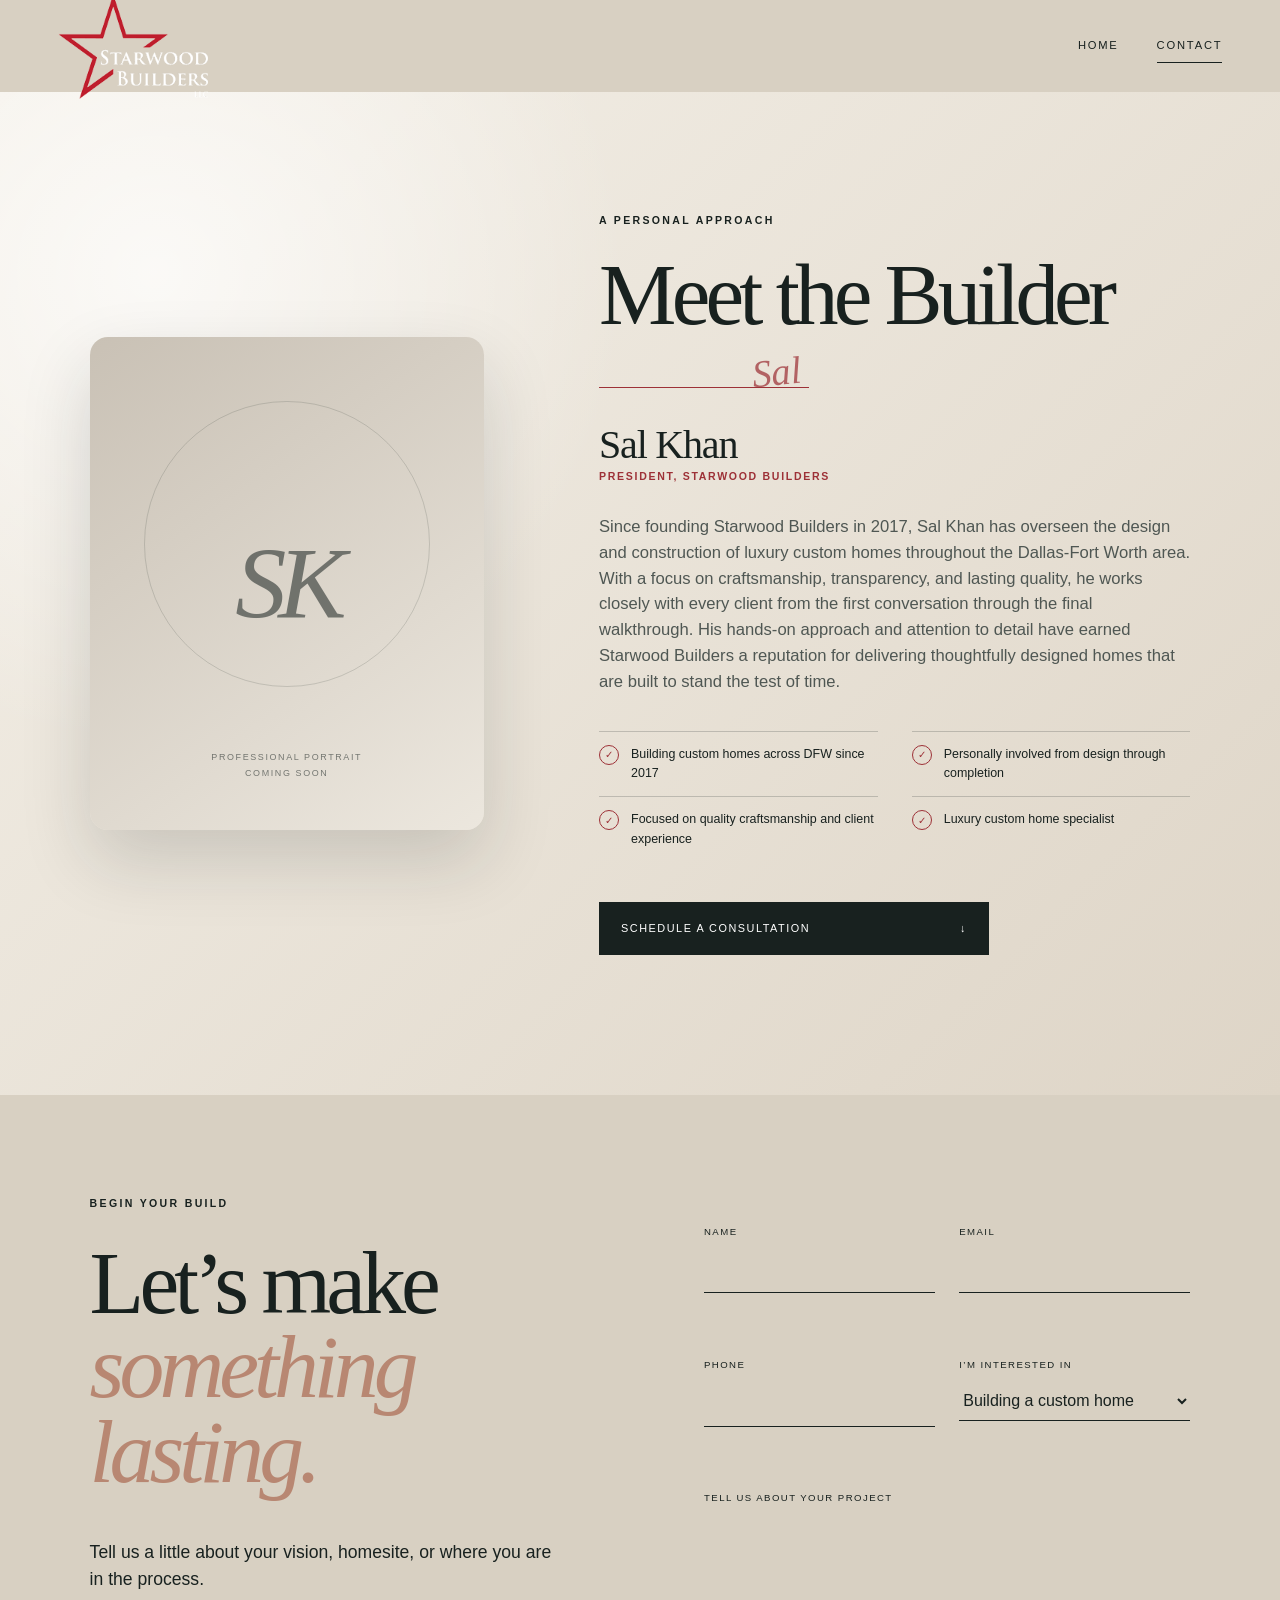
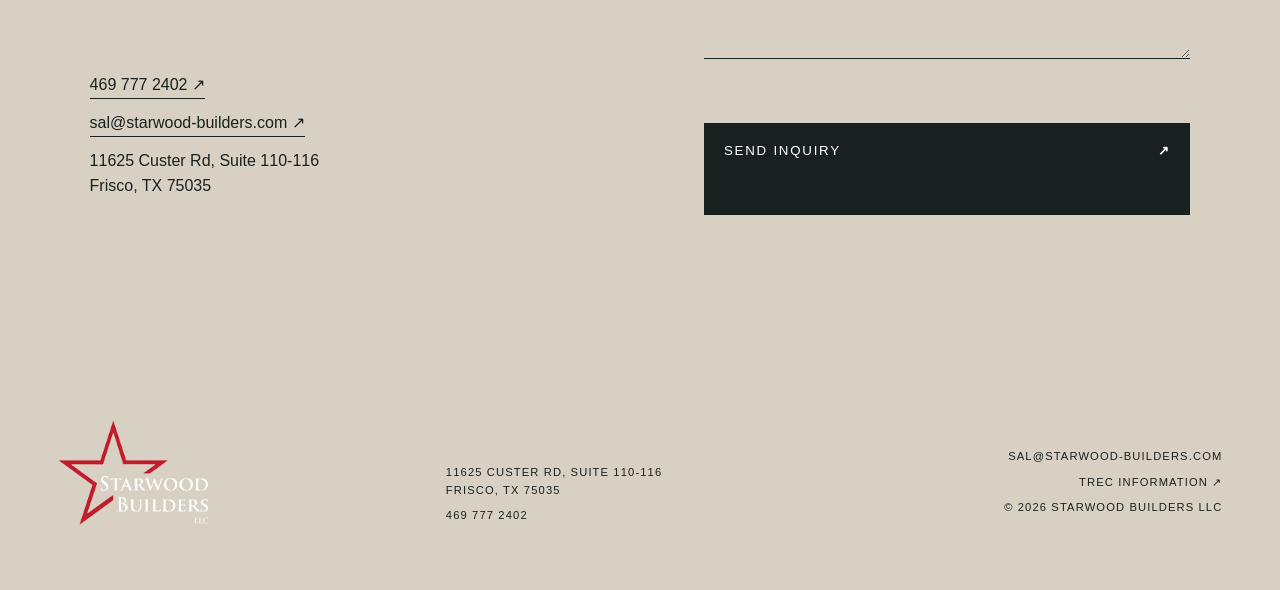
==== contact.html @ fb1e7248 "Initial Starwood Builders website" ====
<!doctype html><html lang="en"><head><meta charset="utf-8"><meta name="viewport" content="width=device-width,initial-scale=1"><title>Contact | Starwood Builders</title><link rel="stylesheet" href="styles.css"></head><body class="contact-page">
<header class="site-header"><a class="brand" href="index.html"><img class="brand-logo" src="assets/starwood-logo.png" alt="Starwood Builders LLC"></a><nav><a href="index.html">Home</a><a class="active" href="contact.html">Contact</a></nav><button class="menu" aria-label="Open menu" aria-expanded="false"><i></i><i></i><i></i></button></header>
<main>
<section class="meet-builder">
  <div class="builder-portrait reveal" role="img" aria-label="Professional headshot placeholder for Sal Khan"><div class="portrait-monogram">SK</div><p>Professional portrait<br>coming soon</p></div>
  <div class="builder-profile reveal">
    <p class="kicker">A personal approach</p>
    <h1>Meet the Builder</h1>
    <div class="signature-line"><span>Sal</span></div>
    <h2>Sal Khan</h2>
    <p class="builder-title">President, Starwood Builders</p>
    <p class="builder-bio">Since founding Starwood Builders in 2017, Sal Khan has overseen the design and construction of luxury custom homes throughout the Dallas-Fort Worth area. With a focus on craftsmanship, transparency, and lasting quality, he works closely with every client from the first conversation through the final walkthrough. His hands-on approach and attention to detail have earned Starwood Builders a reputation for delivering thoughtfully designed homes that are built to stand the test of time.</p>
    <ul class="builder-points">
      <li><span aria-hidden="true">✓</span>Building custom homes across DFW since 2017</li>
      <li><span aria-hidden="true">✓</span>Personally involved from design through completion</li>
      <li><span aria-hidden="true">✓</span>Focused on quality craftsmanship and client experience</li>
      <li><span aria-hidden="true">✓</span>Luxury custom home specialist</li>
    </ul>
    <a class="button builder-button" href="#contact-form">Schedule a Consultation <span>↓</span></a>
  </div>
</section>
<section class="contact-layout"><div><p class="kicker reveal">Begin your build</p><h1 class="reveal">Let’s make<br><em>something lasting.</em></h1><p class="contact-lead reveal">Tell us a little about your vision, homesite, or where you are in the process.</p><div class="contact-info reveal"><a href="tel:+14697772402">469 777 2402 ↗</a><a href="mailto:sal@starwood-builders.com">sal@starwood-builders.com ↗</a><p>11625 Custer Rd, Suite 110-116<br>Frisco, TX 75035</p></div></div><form class="inquiry-form reveal" id="contact-form" action="mailto:sal@starwood-builders.com" method="post" enctype="text/plain"><label><span>Name</span><input name="name" required></label><label><span>Email</span><input name="email" type="email" required></label><label><span>Phone</span><input name="phone" type="tel"></label><label><span>I’m interested in</span><select name="project"><option>Building a custom home</option><option>Building on my lot</option><option>Discussing a future project</option></select></label><label class="full"><span>Tell us about your project</span><textarea name="message" rows="5"></textarea></label><button type="submit">Send inquiry <b>↗</b></button></form></section>
</main>
<footer><a class="brand" href="index.html"><img class="brand-logo" src="assets/starwood-logo.png" alt="Starwood Builders LLC"></a><div><p>11625 Custer Rd, Suite 110-116<br>Frisco, TX 75035</p><a href="tel:+14697772402">469 777 2402</a></div><div><a href="mailto:sal@starwood-builders.com">sal@starwood-builders.com</a><p><a href="https://starwood-builders.com/texas-real-estate-commission/">TREC information ↗</a></p><p>© 2026 Starwood Builders LLC</p></div></footer><script src="script.js"></script></body></html>
---- styles.css ----
:root{--ink:#18211f;--night:#20272d;--paper:#f2efe8;--cream:#faf8f2;--red:#9d3137;--sage:#b8c87b;--line:rgba(24,33,31,.2)}*{box-sizing:border-box}html{scroll-behavior:smooth}body{margin:0;background:var(--paper);color:var(--ink);font:16px/1.55 Arial,Helvetica,sans-serif}a{color:inherit;text-decoration:none}img{display:block;width:100%;object-fit:cover}p,h1,h2,h3{margin-top:0}h1,h2{font:400 clamp(3.5rem,7vw,7.5rem)/.94 Georgia,serif;letter-spacing:-.055em}em{font-weight:400;color:#b88772}.kicker{font-size:.66rem;letter-spacing:.22em;text-transform:uppercase;font-weight:700}.light{color:rgba(255,255,255,.72)}.site-header{height:92px;padding:0 4.5vw;display:flex;align-items:center;justify-content:space-between;position:relative;z-index:20}.overlay-header{position:absolute;top:0;left:0;right:0;color:#fff}.brand{display:flex;gap:10px;align-items:center;line-height:1}.brand-star{color:var(--red);font-size:2rem}.overlay-header .brand-star{color:white}.brand b{font:700 1rem Georgia,serif;letter-spacing:.1em;display:block}.brand small{font-size:.54rem;letter-spacing:.43em}.site-header nav{display:flex;gap:38px;font-size:.7rem;text-transform:uppercase;letter-spacing:.16em}.site-header nav a{padding:8px 0;border-bottom:1px solid transparent}.site-header nav a:hover,.site-header nav .active{border-color:currentColor}.menu{display:none;background:none;border:0;width:34px}.menu i{display:block;height:1px;background:currentColor;margin:6px 0}.cinema-hero,.project-hero{height:100svh;min-height:680px;position:relative;color:white;overflow:hidden}.cinema-hero>img,.project-hero>img{height:100%;position:absolute;inset:0}.cinema-shade{position:absolute;inset:0;background:linear-gradient(90deg,rgba(9,14,15,.58),transparent 65%),linear-gradient(0deg,rgba(0,0,0,.38),transparent 50%)}.hero-copy{position:absolute;left:7vw;bottom:12vh;z-index:2}.hero-copy h1{font-size:clamp(4.8rem,10vw,10rem);margin:22px 0 50px}.arrow-link{font-size:.68rem;text-transform:uppercase;letter-spacing:.16em;display:flex;justify-content:space-between;gap:50px;width:max-content;min-width:245px;border-bottom:1px solid;padding:0 0 9px}.light-link{color:white}.project-count{position:absolute;right:5vw;top:34%;display:grid;justify-items:center;gap:8px;font-size:.6rem;z-index:2}.project-count i{height:180px;width:1px;background:rgba(255,255,255,.55)}.side-note{position:absolute;right:4vw;bottom:7vh;z-index:2;font-size:.58rem;text-transform:uppercase;letter-spacing:.2em;writing-mode:vertical-rl}.statement{padding:140px 7vw}.statement-grid{display:grid;grid-template-columns:2fr 1fr;gap:10vw;align-items:end;margin-top:38px}.statement h2{font-size:clamp(3.4rem,6.5vw,6.8rem);margin:0}.statement-grid>div p{font-size:1.1rem;margin-bottom:50px}.featured{background:var(--night);color:white;padding:120px 5vw}.feature-head{display:grid;grid-template-columns:1fr 1.2fr .8fr;gap:6vw;align-items:end;margin:0 2vw 70px}.feature-head h2{font-size:clamp(3.5rem,6vw,6rem);margin:0}.feature-head>p:last-child{color:rgba(255,255,255,.62)}.feature-image{position:relative;display:block}.feature-image img{height:70vw;max-height:850px}.view-disc{position:absolute;right:6vw;bottom:6vw;width:110px;height:110px;border-radius:50%;background:var(--sage);color:var(--ink);display:grid;place-items:center;text-align:center;text-transform:uppercase;font-size:.64rem;letter-spacing:.12em;transition:.3s}.feature-image:hover .view-disc{transform:rotate(12deg) scale(1.08)}.home-services{padding:130px 7vw}.service-links{margin-top:42px}.service-links a{display:grid;grid-template-columns:70px 1fr 40px;align-items:center;border-top:1px solid var(--line);padding:34px 0}.service-links span{font-size:.65rem}.service-links h3{font:400 clamp(2.2rem,4vw,4.6rem)/1 Georgia,serif;margin:0;transition:.3s}.service-links b{font-size:1.5rem;font-weight:400}.service-links a:hover h3{transform:translateX(18px);color:var(--red)}.split-feature{display:grid;grid-template-columns:1.3fr .7fr;min-height:720px}.split-feature img{height:100%}.split-copy{background:#d8d0c2;padding:90px 6vw;display:flex;flex-direction:column;justify-content:center}.split-copy h2{font-size:3.8rem;margin:28px 0}.split-copy>p:not(.kicker){color:#59605d}.button{background:var(--ink);color:white;padding:18px 22px;margin-top:34px;display:flex;justify-content:space-between;font-size:.68rem;text-transform:uppercase;letter-spacing:.14em}.cta{background:var(--red);color:white;padding:130px 7vw;position:relative}.cta h2{font-size:clamp(4rem,8vw,8rem);margin:40px 0 0}.cta h2 em{color:#e4bcb1}.round-arrow{width:95px;height:95px;border:1px solid rgba(255,255,255,.55);border-radius:50%;display:grid;place-items:center;font-size:2rem;position:absolute;right:8vw;bottom:20%;transition:.3s}.round-arrow:hover{background:#fff;color:var(--red);transform:rotate(10deg)}footer{padding:65px 4.5vw;display:grid;grid-template-columns:1fr 1fr 1fr;align-items:end;font-size:.7rem;text-transform:uppercase;letter-spacing:.1em}footer>div:last-child{text-align:right}footer p{margin:8px 0}.page-intro{padding:100px 7vw 120px;display:grid;grid-template-columns:1fr 2.1fr .8fr;gap:5vw;align-items:end}.page-intro h1{font-size:clamp(4rem,7.5vw,7.8rem);grid-column:2;margin:0}.page-intro>.kicker{align-self:start;padding-top:20px}.intro-aside{color:#5f6663}.portfolio-grid{padding:0 4.5vw 130px;display:grid;grid-template-columns:1fr 1fr;gap:100px 28px}.portfolio-card.wide{grid-column:span 2}.portfolio-card>div{position:relative;overflow:hidden}.portfolio-card img{height:52vw;max-height:760px;filter:saturate(.82);transition:.7s}.portfolio-card:not(.wide) img{height:46vw}.portfolio-card:hover img{transform:scale(1.02);filter:saturate(1)}.hover-view{position:absolute;inset:auto 20px 20px auto;background:var(--sage);padding:15px 20px;font-size:.62rem;text-transform:uppercase;letter-spacing:.12em;transform:translateY(80px);transition:.35s}.portfolio-card:hover .hover-view{transform:none}.portfolio-card>p{display:grid;grid-template-columns:1fr 1fr 30px;border-top:1px solid;margin:15px 0 0;padding-top:12px;align-items:baseline}.portfolio-card p b{font:400 1.35rem Georgia,serif}.portfolio-card p span,.portfolio-card p i{font-size:.58rem;text-transform:uppercase;letter-spacing:.12em;font-style:normal}.project-title{position:absolute;z-index:2;left:7vw;bottom:10vh}.project-title h1{font-size:clamp(5rem,10vw,10rem);margin:25px 0 0}.scroll-cue{position:absolute;z-index:2;right:5vw;bottom:8vh;font-size:.6rem;text-transform:uppercase;letter-spacing:.18em}.project-story{padding:140px 7vw;display:grid;grid-template-columns:1.4fr .6fr;gap:10vw}.project-story h2,.about-copy h2{font-size:clamp(3.5rem,6vw,6rem)}.project-story>div:last-child>p{font-size:1.1rem}.project-story dl{margin:60px 0 0}.project-story dl div{display:flex;justify-content:space-between;border-top:1px solid var(--line);padding:12px 0}.project-story dt,.project-story dd{font-size:.62rem;text-transform:uppercase;letter-spacing:.12em;margin:0}.gallery{padding:0 4.5vw 120px}.gallery .full{height:70vw;max-height:880px}.gallery-pair{display:grid;grid-template-columns:1fr 1fr;gap:24px;margin-top:24px}.gallery-pair img{height:47vw;max-height:650px}.concept{margin:120px 7vw 20px}.concept img{background:#fff}.concept figcaption{display:grid;grid-template-columns:1fr 1fr;border-top:1px solid;padding-top:16px;margin-top:15px}.concept figcaption span{font-size:.65rem;text-transform:uppercase;letter-spacing:.12em}.next-project{padding:90px 7vw 130px}.next-project a{display:flex;justify-content:space-between;align-items:center;border-top:1px solid;padding-top:30px;font:400 clamp(2.7rem,5vw,5rem) Georgia,serif}.service-detail{padding:100px 7vw;display:grid;grid-template-columns:.25fr 1fr 1fr;gap:6vw;border-top:1px solid var(--line)}.service-number{font-size:.62rem}.service-detail h2{font-size:clamp(3rem,5vw,5.2rem)}.service-detail ul{list-style:none;padding:30px 0 0;margin:35px 0 0;border-top:1px solid var(--line)}.service-detail li{border-bottom:1px solid var(--line);padding:10px 0;font-size:.72rem;text-transform:uppercase;letter-spacing:.1em}.service-detail.dark{background:var(--night);color:white;border:0}.service-detail.dark>div:last-child>p{color:rgba(255,255,255,.68)}.service-image{padding:0 4.5vw}.service-image img{height:65vw;max-height:820px}.about-image{padding:0 4.5vw}.about-image img{height:68vw;max-height:850px}.about-copy{padding:130px 7vw;display:grid;grid-template-columns:.4fr 1.2fr .8fr;gap:5vw}.about-copy>div p{font-size:1.08rem}.values{background:var(--night);color:white;padding:120px 7vw}.values>div{display:grid;grid-template-columns:1fr 1fr;margin-top:60px}.values article{padding:35px 5vw 45px 0;border-top:1px solid rgba(255,255,255,.25)}.values article:nth-child(odd){border-right:1px solid rgba(255,255,255,.25)}.values article:nth-child(even){padding-left:5vw}.values h3{font:400 2.2rem Georgia,serif;margin:25px 0 10px}.values span{font-size:.62rem}.values p{color:rgba(255,255,255,.6)}.contact-page{background:#d8d0c2}.contact-layout{padding:100px 7vw 140px;display:grid;grid-template-columns:1fr 1fr;gap:10vw}.contact-layout h1{font-size:clamp(4rem,7vw,7rem);margin:30px 0 45px}.contact-lead{max-width:470px;font-size:1.1rem}.contact-info{margin-top:80px;display:flex;flex-direction:column;align-items:start;gap:12px}.contact-info a{border-bottom:1px solid}.inquiry-form{display:grid;grid-template-columns:1fr 1fr;gap:28px 24px;padding-top:30px}.inquiry-form label{display:flex;flex-direction:column;gap:8px}.inquiry-form label.full{grid-column:span 2}.inquiry-form label span{font-size:.6rem;text-transform:uppercase;letter-spacing:.15em}.inquiry-form input,.inquiry-form select,.inquiry-form textarea{font:inherit;background:transparent;border:0;border-bottom:1px solid var(--ink);border-radius:0;padding:10px 0;color:inherit}.inquiry-form textarea{resize:vertical}.inquiry-form button{grid-column:span 2;background:var(--ink);color:white;border:0;padding:20px;display:flex;justify-content:space-between;text-transform:uppercase;letter-spacing:.13em}.reveal{opacity:0;transform:translateY(28px);transition:opacity .8s,transform .8s}.reveal.visible{opacity:1;transform:none}
@media(max-width:760px){.site-header{height:74px;padding:0 6vw}.site-header nav{display:none}.site-header.open nav{display:flex;position:absolute;top:74px;left:0;right:0;background:var(--paper);color:var(--ink);padding:35px 7vw;flex-direction:column;font-size:1rem}.overlay-header.open{background:var(--paper);color:var(--ink)}.menu{display:block;color:inherit}.cinema-hero,.project-hero{min-height:620px}.hero-copy{left:7vw;bottom:11vh}.hero-copy h1{font-size:18vw}.project-count,.side-note{display:none}.statement,.home-services,.cta{padding:90px 7vw}.statement-grid,.feature-head,.page-intro,.project-story,.service-detail,.about-copy,.contact-layout{grid-template-columns:1fr}.statement h2,.feature-head h2{font-size:13vw}.statement-grid>div{margin-top:30px}.featured{padding:90px 5vw}.feature-head{display:block}.feature-head>*{margin-bottom:25px}.feature-image img{height:105vw}.view-disc{width:85px;height:85px}.service-links a{grid-template-columns:40px 1fr 25px}.service-links h3{font-size:2rem}.split-feature{grid-template-columns:1fr}.split-feature img{height:70vw}.split-copy{padding:70px 7vw}.split-copy h2{font-size:2.8rem}.round-arrow{position:static;margin-top:50px}.page-intro{padding:70px 7vw 90px}.page-intro h1{grid-column:auto;font-size:14vw}.portfolio-grid{grid-template-columns:1fr;gap:70px}.portfolio-card.wide{grid-column:auto}.portfolio-card img,.portfolio-card:not(.wide) img{height:88vw}.portfolio-card>p{grid-template-columns:1fr 25px}.portfolio-card p span{display:none}.project-title h1{font-size:18vw}.project-story{padding:90px 7vw}.gallery{padding:0 4vw 90px}.gallery .full{height:85vw}.gallery-pair{grid-template-columns:1fr}.gallery-pair img{height:88vw}.concept{margin:70px 3vw}.concept figcaption{grid-template-columns:1fr;gap:15px}.service-detail{padding:80px 7vw}.service-detail .service-number{display:none}.service-image{padding:0}.service-image img,.about-image img{height:85vw}.about-image{padding:0}.about-copy{padding:90px 7vw}.values{padding:90px 7vw}.values>div{grid-template-columns:1fr}.values article,.values article:nth-child(even),.values article:nth-child(odd){padding:28px 0;border-right:0}.contact-layout{padding:70px 7vw 100px}.contact-info{margin-top:50px}.inquiry-form{grid-template-columns:1fr}.inquiry-form label.full,.inquiry-form button{grid-column:auto}footer{grid-template-columns:1fr;gap:30px;padding:50px 7vw}footer>div:last-child{text-align:left}}
@media(prefers-reduced-motion:reduce){html{scroll-behavior:auto}.reveal{opacity:1;transform:none;transition:none}}
.overlay-header.open .brand-star{color:var(--red)}
.brand-logo{width:150px;height:auto;object-fit:contain}.overlay-header>.brand{background:transparent;padding:0;filter:drop-shadow(0 2px 8px rgba(0,0,0,.35))}.cinema-hero>img,.project-hero>img{animation:heroReveal 1.4s ease both}@keyframes heroReveal{from{opacity:.5;transform:scale(1.035)}to{opacity:1;transform:scale(1)}}
.scroll-project{height:100svh;min-height:680px;position:relative;overflow:hidden;color:#fff}.scroll-project>img{position:absolute;inset:0;height:100%;transform:scale(1.04);transition:transform 1.6s cubic-bezier(.2,.7,.2,1)}.scroll-project:has(.visible)>img{transform:scale(1)}.scroll-project-shade{position:absolute;inset:0;background:linear-gradient(0deg,rgba(8,13,14,.58),transparent 58%),linear-gradient(90deg,rgba(8,13,14,.22),transparent 55%)}.scroll-project-copy{position:absolute;z-index:2;left:7vw;bottom:9vh}.scroll-project-copy h2{font-size:clamp(3.8rem,7.5vw,8rem);margin:24px 0 0}.scroll-project-copy h2 em{color:#e0b5a2}.scroll-project-number{position:absolute;z-index:2;right:4.5vw;bottom:7vh;font-size:.6rem;letter-spacing:.18em}
.featured-builds{padding:130px 7vw;background:var(--paper);overflow:hidden}.featured-builds-head{display:flex;justify-content:space-between;align-items:end;margin-bottom:65px}.featured-builds-head h2{font-size:clamp(3.8rem,7vw,7rem);margin:22px 0 0}.slider-controls{display:flex;align-items:center;gap:18px}.slider-arrow{width:52px;height:52px;border:1px solid var(--ink);border-radius:50%;background:transparent;color:var(--ink);font-size:1.2rem;cursor:pointer;transition:.25s}.slider-arrow:hover{background:var(--ink);color:#fff}.slider-count{min-width:52px;text-align:center;font-size:.62rem;letter-spacing:.16em}.build-slider{overflow:hidden}.build-track{display:flex;transition:transform .75s cubic-bezier(.2,.7,.2,1);will-change:transform}.build-slide{flex:0 0 100%;padding-right:2px}.build-image{height:min(64vw,760px);background:#ddd7cb;overflow:hidden}.build-image img{height:100%;object-fit:cover;transition:transform 1.1s ease}.build-slide.is-active .build-image img{transform:scale(1.015)}.build-image.contain-image img{object-fit:contain;background:#fff}.build-meta{display:grid;grid-template-columns:160px 1fr 40px;gap:30px;align-items:start;border-top:1px solid var(--ink);padding-top:18px;margin-top:18px}.build-tag{width:max-content;background:var(--red);color:#fff;border-radius:100px;padding:7px 12px;font-size:.57rem;text-transform:uppercase;letter-spacing:.12em}.build-tag.previous{background:var(--ink)}.build-meta h3{font:400 clamp(1.8rem,3vw,3.2rem) Georgia,serif;margin:0 0 5px}.build-meta p{font-size:.68rem;text-transform:uppercase;letter-spacing:.12em;color:#626865}.build-index{text-align:right;font-size:.62rem}.slider-dots{display:flex;justify-content:center;gap:9px;margin-top:40px}.slider-dots button{width:32px;height:3px;padding:0;border:0;background:rgba(24,33,31,.25);cursor:pointer;transition:.3s}.slider-dots button.is-active{width:64px;background:var(--red)}
.portfolio-resources{padding:100px 7vw 130px}.portfolio-resources>div{margin-top:30px}.portfolio-resources a{display:flex;justify-content:space-between;border-top:1px solid var(--line);padding:24px 0;font:400 clamp(1.6rem,3vw,3rem) Georgia,serif}.site-gallery{padding:0 4.5vw 130px;display:grid;grid-template-columns:1fr 1fr;gap:70px 24px}.site-gallery figure{margin:0}.site-gallery .wide{grid-column:span 2}.site-gallery img{height:50vw;max-height:700px}.site-gallery .tall img{height:68vw;max-height:900px}.site-gallery figcaption{border-top:1px solid;padding-top:10px;margin-top:12px;font-size:.6rem;text-transform:uppercase;letter-spacing:.12em}
.text-only-feature{display:block;min-height:0;background:#d8d0c2}.text-only-feature .split-copy{min-height:650px;padding-left:22vw;padding-right:22vw}.text-only-feature .split-copy>p:not(.kicker){max-width:580px}.text-only-feature .button{width:min(100%,580px)}
.process-intro{padding:100px 7vw 130px;display:grid;grid-template-columns:.45fr 1.55fr .65fr;gap:5vw;align-items:end}.process-intro h1{font-size:clamp(4rem,7.5vw,7.8rem);margin:0}.process-intro>p:last-child{color:#59605d}.process-list{padding:0 7vw 130px}.process-step{display:grid;grid-template-columns:70px 1fr .65fr;gap:5vw;align-items:start;border-top:1px solid var(--line);padding:42px 0 60px}.process-step>span{font-size:.62rem;letter-spacing:.15em}.process-step h2{font-size:clamp(2.5rem,4vw,4.4rem);margin:14px 0 0}.process-step>p{color:#59605d}.process-note{position:relative;min-height:760px;color:#fff;display:flex;align-items:center}.process-note>img{position:absolute;inset:0;height:100%;filter:brightness(.45)}.process-note>div{position:relative;z-index:1;width:min(590px,86vw);margin-left:7vw}.process-note h2{font-size:clamp(3.5rem,6vw,6rem);margin:25px 0}.process-note>div>p:not(.kicker){color:rgba(255,255,255,.75)}.light-button{background:#fff;color:var(--ink);width:min(100%,420px)}
@media(max-width:760px){.brand-logo{width:122px}.overlay-header>.brand{padding:0}.scroll-project{min-height:620px}.scroll-project>img{object-position:center}.scroll-project-copy{left:7vw;right:7vw;bottom:10vh}.scroll-project-copy h2{font-size:13vw}.scroll-project-number{right:7vw}.featured-builds{padding:90px 5vw}.featured-builds-head{display:block;margin-bottom:40px}.featured-builds-head h2{font-size:14vw}.slider-controls{margin-top:28px}.slider-arrow{width:44px;height:44px}.build-image{height:65vw}.build-meta{grid-template-columns:1fr 32px;gap:12px}.build-tag{grid-column:1/-1}.build-meta h3{font-size:1.7rem}.build-meta p{font-size:.58rem}.text-only-feature .split-copy{min-height:560px;padding:70px 7vw}.process-intro{padding:70px 7vw 90px;grid-template-columns:1fr}.process-intro h1{font-size:14vw}.process-list{padding:0 7vw 90px}.process-step{grid-template-columns:38px 1fr;gap:20px}.process-step>p{grid-column:2}.process-note{min-height:680px}.process-note>div{margin:0 7vw}.site-gallery{grid-template-columns:1fr;gap:55px}.site-gallery .wide{grid-column:auto}.site-gallery img,.site-gallery .tall img{height:85vw}.portfolio-resources{padding:80px 7vw}}
@media(prefers-reduced-motion:reduce){.cinema-hero>img,.project-hero>img{animation:none}}
.meet-builder{padding:120px 7vw 140px;display:grid;grid-template-columns:.8fr 1.2fr;gap:9vw;align-items:center;background:radial-gradient(circle at 12% 18%,rgba(255,255,255,.7),transparent 34%),linear-gradient(135deg,#f4f0e8,#ded5c7)}.builder-portrait{aspect-ratio:4/5;max-height:720px;border-radius:18px;box-shadow:0 30px 70px rgba(24,33,31,.16);background:linear-gradient(145deg,#c9c1b5,#ece7de);display:flex;flex-direction:column;align-items:center;justify-content:center;overflow:hidden;position:relative}.builder-portrait:before{content:"";position:absolute;width:72%;aspect-ratio:1;border:1px solid rgba(24,33,31,.15);border-radius:50%;top:13%}.portrait-monogram{font:italic 400 clamp(4.5rem,8vw,8rem) Georgia,serif;color:rgba(24,33,31,.55);letter-spacing:-.08em;position:relative}.builder-portrait p{font-size:.56rem;line-height:1.8;text-align:center;text-transform:uppercase;letter-spacing:.18em;color:rgba(24,33,31,.55);position:absolute;bottom:8%}.builder-profile>h1{font-size:clamp(3.8rem,6.8vw,7rem);margin:26px 0 10px}.signature-line{width:210px;height:42px;border-bottom:1px solid var(--red);margin:0 0 38px;position:relative}.signature-line span{position:absolute;right:8px;bottom:-7px;font:italic 2.4rem Georgia,serif;color:var(--red);transform:rotate(-6deg);opacity:.72}.builder-profile>h2{font-size:2.5rem;letter-spacing:-.03em;margin:0 0 4px}.builder-title{font-size:.66rem;text-transform:uppercase;letter-spacing:.16em;color:var(--red);font-weight:700}.builder-bio{max-width:710px;font-size:1.04rem;color:#4f5753;margin:30px 0 36px}.builder-points{list-style:none;margin:0 0 40px;padding:0;display:grid;grid-template-columns:1fr 1fr;gap:0 34px}.builder-points li{border-top:1px solid var(--line);padding:13px 0;font-size:.78rem;display:flex;gap:12px;align-items:start}.builder-points li span{width:20px;height:20px;border:1px solid var(--red);color:var(--red);border-radius:50%;display:grid;place-items:center;font-size:.62rem;flex:0 0 auto}.builder-button{width:min(100%,390px)}
@media(max-width:760px){.meet-builder{padding:75px 7vw 90px;grid-template-columns:1fr;gap:60px}.builder-portrait{width:100%;max-height:none}.builder-profile>h1{font-size:14vw}.builder-points{grid-template-columns:1fr}}
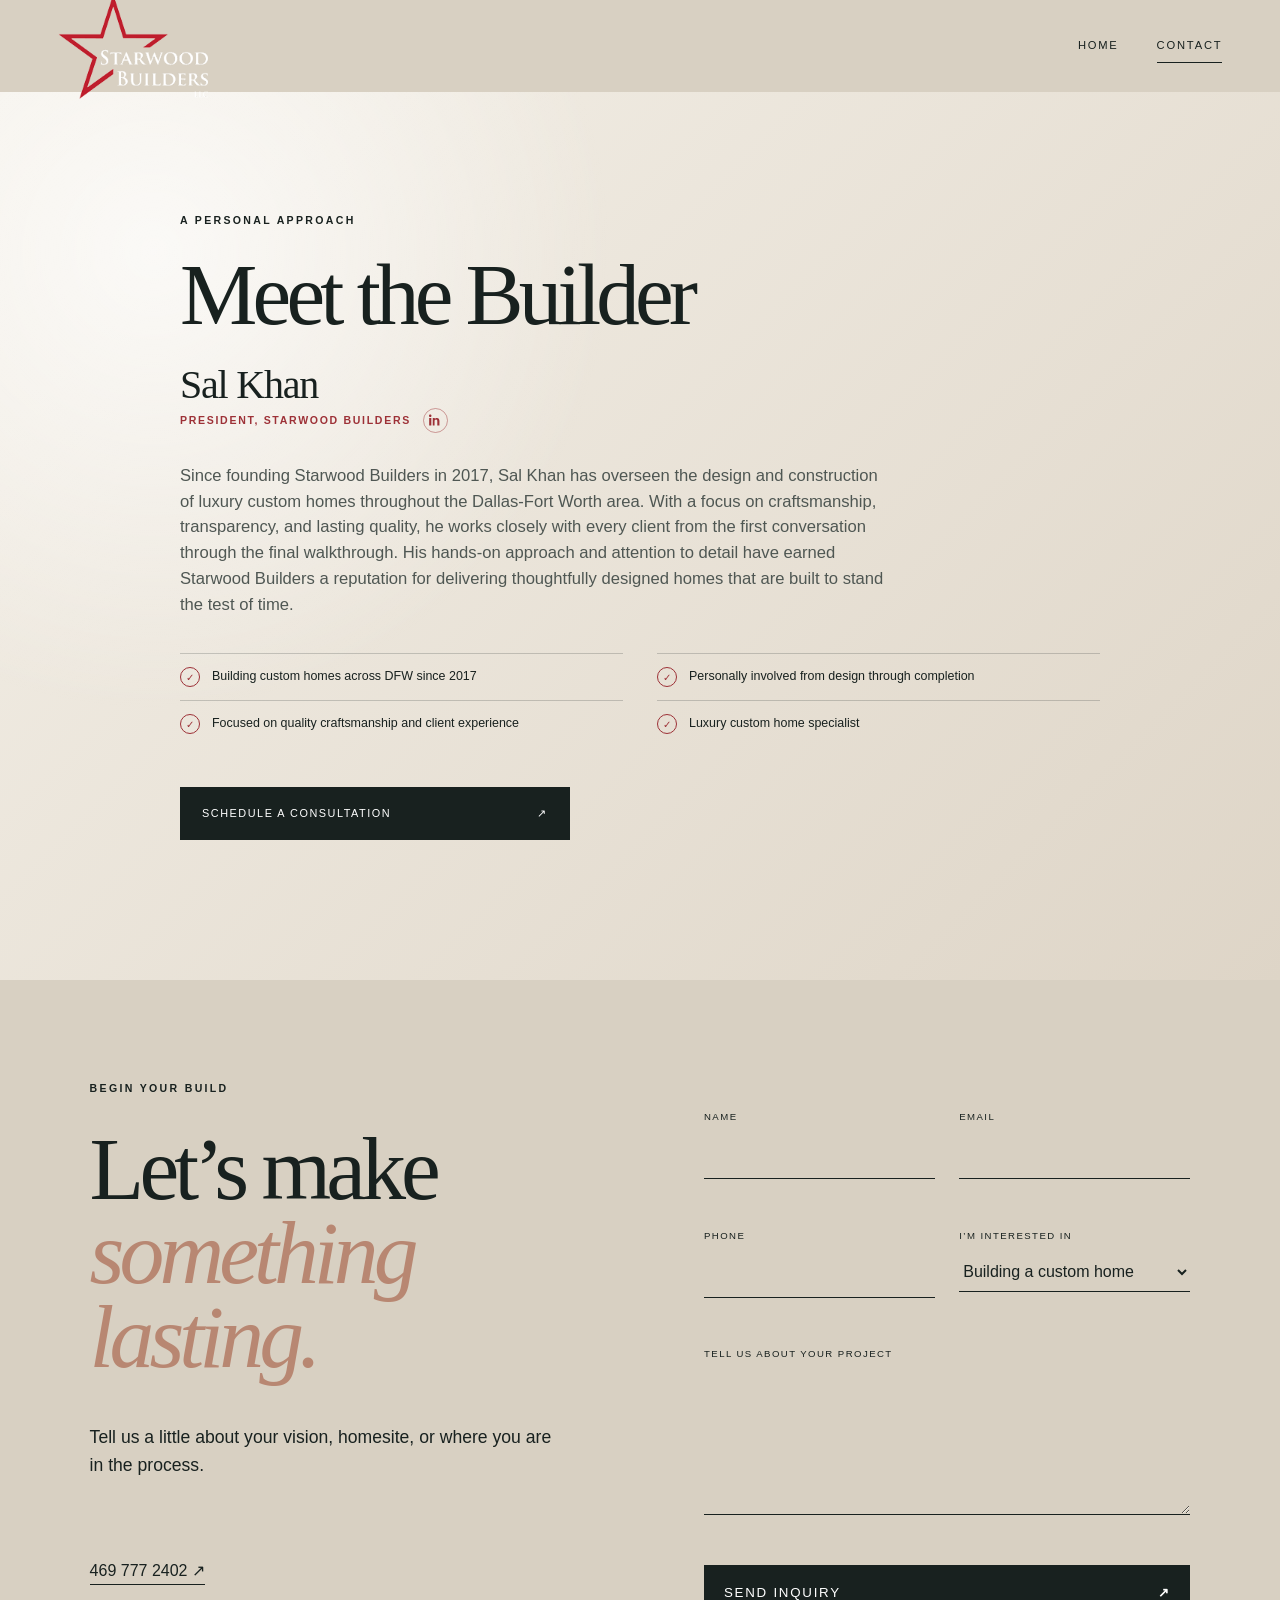
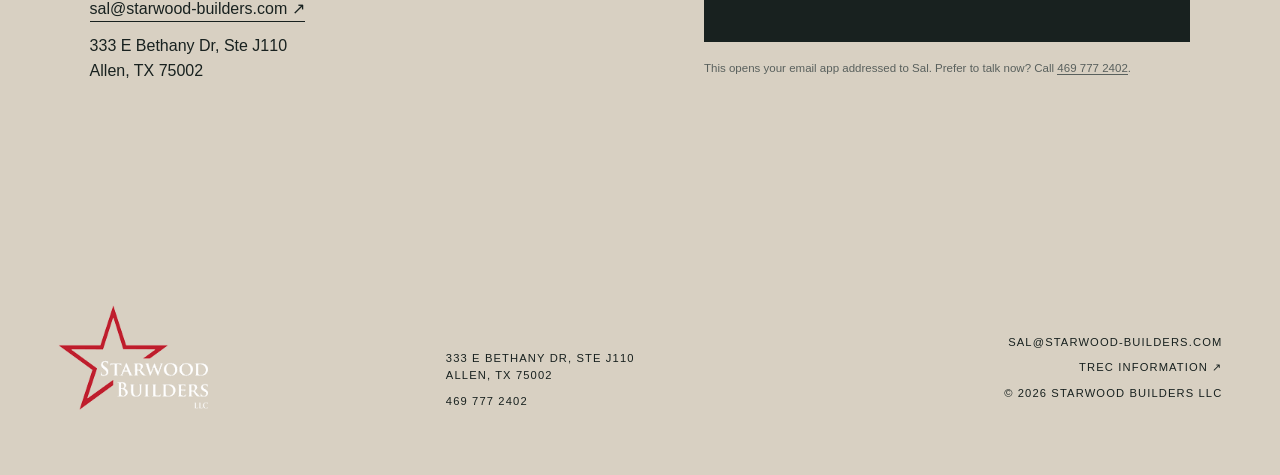
==== commit 3533ef09: "Update contact actions and featured builds" ====
--- a/contact.html
+++ b/contact.html
@@ -2,13 +2,11 @@
 <header class="site-header"><a class="brand" href="index.html"><img class="brand-logo" src="assets/starwood-logo.png" alt="Starwood Builders LLC"></a><nav><a href="index.html">Home</a><a class="active" href="contact.html">Contact</a></nav><button class="menu" aria-label="Open menu" aria-expanded="false"><i></i><i></i><i></i></button></header>
 <main>
 <section class="meet-builder">
-  <div class="builder-portrait reveal" role="img" aria-label="Professional headshot placeholder for Sal Khan"><div class="portrait-monogram">SK</div><p>Professional portrait<br>coming soon</p></div>
   <div class="builder-profile reveal">
     <p class="kicker">A personal approach</p>
     <h1>Meet the Builder</h1>
-    <div class="signature-line"><span>Sal</span></div>
     <h2>Sal Khan</h2>
-    <p class="builder-title">President, Starwood Builders</p>
+    <p class="builder-title">President, Starwood Builders <a class="linkedin-link" href="https://www.linkedin.com/in/sal-khan-694535/?skipRedirect=true" target="_blank" rel="noopener" aria-label="Sal Khan on LinkedIn"><svg viewBox="0 0 24 24" aria-hidden="true"><path d="M4.98 3.5C4.98 4.88 3.86 6 2.5 6S0 4.88 0 3.5 1.12 1 2.5 1s2.48 1.12 2.48 2.5zM.36 8.02h4.28V23H.36V8.02zm7.18 0h4.1v2.05h.06c.57-1.08 1.96-2.22 4.04-2.22 4.32 0 5.12 2.84 5.12 6.54V23h-4.28v-7.62c0-1.82-.03-4.16-2.53-4.16-2.54 0-2.93 1.98-2.93 4.03V23H7.54V8.02z"/></svg></a></p>
     <p class="builder-bio">Since founding Starwood Builders in 2017, Sal Khan has overseen the design and construction of luxury custom homes throughout the Dallas-Fort Worth area. With a focus on craftsmanship, transparency, and lasting quality, he works closely with every client from the first conversation through the final walkthrough. His hands-on approach and attention to detail have earned Starwood Builders a reputation for delivering thoughtfully designed homes that are built to stand the test of time.</p>
     <ul class="builder-points">
       <li><span aria-hidden="true">✓</span>Building custom homes across DFW since 2017</li>
@@ -16,9 +14,9 @@
       <li><span aria-hidden="true">✓</span>Focused on quality craftsmanship and client experience</li>
       <li><span aria-hidden="true">✓</span>Luxury custom home specialist</li>
     </ul>
-    <a class="button builder-button" href="#contact-form">Schedule a Consultation <span>↓</span></a>
+    <a class="button builder-button" href="https://calendar.google.com/calendar/u/0/appointments/schedules/AcZssZ2_jEveQCZVAuyJ7A5niF6jW8TbrJim7iH-biiJQvHYaAQ-PuAu4DlBEfOTbFcsZKlyHiV3eaeL" target="_blank" rel="noopener">Schedule a Consultation <span>↗</span></a>
   </div>
 </section>
-<section class="contact-layout"><div><p class="kicker reveal">Begin your build</p><h1 class="reveal">Let’s make<br><em>something lasting.</em></h1><p class="contact-lead reveal">Tell us a little about your vision, homesite, or where you are in the process.</p><div class="contact-info reveal"><a href="tel:+14697772402">469 777 2402 ↗</a><a href="mailto:sal@starwood-builders.com">sal@starwood-builders.com ↗</a><p>11625 Custer Rd, Suite 110-116<br>Frisco, TX 75035</p></div></div><form class="inquiry-form reveal" id="contact-form" action="mailto:sal@starwood-builders.com" method="post" enctype="text/plain"><label><span>Name</span><input name="name" required></label><label><span>Email</span><input name="email" type="email" required></label><label><span>Phone</span><input name="phone" type="tel"></label><label><span>I’m interested in</span><select name="project"><option>Building a custom home</option><option>Building on my lot</option><option>Discussing a future project</option></select></label><label class="full"><span>Tell us about your project</span><textarea name="message" rows="5"></textarea></label><button type="submit">Send inquiry <b>↗</b></button></form></section>
+<section class="contact-layout"><div><p class="kicker reveal">Begin your build</p><h1 class="reveal">Let’s make<br><em>something lasting.</em></h1><p class="contact-lead reveal">Tell us a little about your vision, homesite, or where you are in the process.</p><div class="contact-info reveal"><a href="tel:+14697772402">469 777 2402 ↗</a><a href="mailto:sal@starwood-builders.com">sal@starwood-builders.com ↗</a><p>333 E Bethany Dr, Ste J110<br>Allen, TX 75002</p></div></div><form class="inquiry-form reveal" id="contact-form" action="mailto:sal@starwood-builders.com" method="post" enctype="text/plain"><label><span>Name</span><input name="name" required></label><label><span>Email</span><input name="email" type="email" required></label><label><span>Phone</span><input name="phone" type="tel"></label><label><span>I’m interested in</span><select name="project"><option>Building a custom home</option><option>Building on my lot</option><option>Discussing a future project</option></select></label><label class="full"><span>Tell us about your project</span><textarea name="message" rows="5"></textarea></label><button type="submit">Send inquiry <b>↗</b></button><p class="form-note">This opens your email app addressed to Sal. Prefer to talk now? Call <a href="tel:+14697772402">469 777 2402</a>.</p></form></section>
 </main>
-<footer><a class="brand" href="index.html"><img class="brand-logo" src="assets/starwood-logo.png" alt="Starwood Builders LLC"></a><div><p>11625 Custer Rd, Suite 110-116<br>Frisco, TX 75035</p><a href="tel:+14697772402">469 777 2402</a></div><div><a href="mailto:sal@starwood-builders.com">sal@starwood-builders.com</a><p><a href="https://starwood-builders.com/texas-real-estate-commission/">TREC information ↗</a></p><p>© 2026 Starwood Builders LLC</p></div></footer><script src="script.js"></script></body></html>
+<footer><a class="brand" href="index.html"><img class="brand-logo" src="assets/starwood-logo.png" alt="Starwood Builders LLC"></a><div><p>333 E Bethany Dr, Ste J110<br>Allen, TX 75002</p><a href="tel:+14697772402">469 777 2402</a></div><div><a href="mailto:sal@starwood-builders.com">sal@starwood-builders.com</a><p><a href="https://starwood-builders.com/texas-real-estate-commission/">TREC information ↗</a></p><p>© 2026 Starwood Builders LLC</p></div></footer><script src="script.js"></script></body></html>
--- a/styles.css
+++ b/styles.css
@@ -1,5 +1,5 @@
-:root{--ink:#18211f;--night:#20272d;--paper:#f2efe8;--cream:#faf8f2;--red:#9d3137;--sage:#b8c87b;--line:rgba(24,33,31,.2)}*{box-sizing:border-box}html{scroll-behavior:smooth}body{margin:0;background:var(--paper);color:var(--ink);font:16px/1.55 Arial,Helvetica,sans-serif}a{color:inherit;text-decoration:none}img{display:block;width:100%;object-fit:cover}p,h1,h2,h3{margin-top:0}h1,h2{font:400 clamp(3.5rem,7vw,7.5rem)/.94 Georgia,serif;letter-spacing:-.055em}em{font-weight:400;color:#b88772}.kicker{font-size:.66rem;letter-spacing:.22em;text-transform:uppercase;font-weight:700}.light{color:rgba(255,255,255,.72)}.site-header{height:92px;padding:0 4.5vw;display:flex;align-items:center;justify-content:space-between;position:relative;z-index:20}.overlay-header{position:absolute;top:0;left:0;right:0;color:#fff}.brand{display:flex;gap:10px;align-items:center;line-height:1}.brand-star{color:var(--red);font-size:2rem}.overlay-header .brand-star{color:white}.brand b{font:700 1rem Georgia,serif;letter-spacing:.1em;display:block}.brand small{font-size:.54rem;letter-spacing:.43em}.site-header nav{display:flex;gap:38px;font-size:.7rem;text-transform:uppercase;letter-spacing:.16em}.site-header nav a{padding:8px 0;border-bottom:1px solid transparent}.site-header nav a:hover,.site-header nav .active{border-color:currentColor}.menu{display:none;background:none;border:0;width:34px}.menu i{display:block;height:1px;background:currentColor;margin:6px 0}.cinema-hero,.project-hero{height:100svh;min-height:680px;position:relative;color:white;overflow:hidden}.cinema-hero>img,.project-hero>img{height:100%;position:absolute;inset:0}.cinema-shade{position:absolute;inset:0;background:linear-gradient(90deg,rgba(9,14,15,.58),transparent 65%),linear-gradient(0deg,rgba(0,0,0,.38),transparent 50%)}.hero-copy{position:absolute;left:7vw;bottom:12vh;z-index:2}.hero-copy h1{font-size:clamp(4.8rem,10vw,10rem);margin:22px 0 50px}.arrow-link{font-size:.68rem;text-transform:uppercase;letter-spacing:.16em;display:flex;justify-content:space-between;gap:50px;width:max-content;min-width:245px;border-bottom:1px solid;padding:0 0 9px}.light-link{color:white}.project-count{position:absolute;right:5vw;top:34%;display:grid;justify-items:center;gap:8px;font-size:.6rem;z-index:2}.project-count i{height:180px;width:1px;background:rgba(255,255,255,.55)}.side-note{position:absolute;right:4vw;bottom:7vh;z-index:2;font-size:.58rem;text-transform:uppercase;letter-spacing:.2em;writing-mode:vertical-rl}.statement{padding:140px 7vw}.statement-grid{display:grid;grid-template-columns:2fr 1fr;gap:10vw;align-items:end;margin-top:38px}.statement h2{font-size:clamp(3.4rem,6.5vw,6.8rem);margin:0}.statement-grid>div p{font-size:1.1rem;margin-bottom:50px}.featured{background:var(--night);color:white;padding:120px 5vw}.feature-head{display:grid;grid-template-columns:1fr 1.2fr .8fr;gap:6vw;align-items:end;margin:0 2vw 70px}.feature-head h2{font-size:clamp(3.5rem,6vw,6rem);margin:0}.feature-head>p:last-child{color:rgba(255,255,255,.62)}.feature-image{position:relative;display:block}.feature-image img{height:70vw;max-height:850px}.view-disc{position:absolute;right:6vw;bottom:6vw;width:110px;height:110px;border-radius:50%;background:var(--sage);color:var(--ink);display:grid;place-items:center;text-align:center;text-transform:uppercase;font-size:.64rem;letter-spacing:.12em;transition:.3s}.feature-image:hover .view-disc{transform:rotate(12deg) scale(1.08)}.home-services{padding:130px 7vw}.service-links{margin-top:42px}.service-links a{display:grid;grid-template-columns:70px 1fr 40px;align-items:center;border-top:1px solid var(--line);padding:34px 0}.service-links span{font-size:.65rem}.service-links h3{font:400 clamp(2.2rem,4vw,4.6rem)/1 Georgia,serif;margin:0;transition:.3s}.service-links b{font-size:1.5rem;font-weight:400}.service-links a:hover h3{transform:translateX(18px);color:var(--red)}.split-feature{display:grid;grid-template-columns:1.3fr .7fr;min-height:720px}.split-feature img{height:100%}.split-copy{background:#d8d0c2;padding:90px 6vw;display:flex;flex-direction:column;justify-content:center}.split-copy h2{font-size:3.8rem;margin:28px 0}.split-copy>p:not(.kicker){color:#59605d}.button{background:var(--ink);color:white;padding:18px 22px;margin-top:34px;display:flex;justify-content:space-between;font-size:.68rem;text-transform:uppercase;letter-spacing:.14em}.cta{background:var(--red);color:white;padding:130px 7vw;position:relative}.cta h2{font-size:clamp(4rem,8vw,8rem);margin:40px 0 0}.cta h2 em{color:#e4bcb1}.round-arrow{width:95px;height:95px;border:1px solid rgba(255,255,255,.55);border-radius:50%;display:grid;place-items:center;font-size:2rem;position:absolute;right:8vw;bottom:20%;transition:.3s}.round-arrow:hover{background:#fff;color:var(--red);transform:rotate(10deg)}footer{padding:65px 4.5vw;display:grid;grid-template-columns:1fr 1fr 1fr;align-items:end;font-size:.7rem;text-transform:uppercase;letter-spacing:.1em}footer>div:last-child{text-align:right}footer p{margin:8px 0}.page-intro{padding:100px 7vw 120px;display:grid;grid-template-columns:1fr 2.1fr .8fr;gap:5vw;align-items:end}.page-intro h1{font-size:clamp(4rem,7.5vw,7.8rem);grid-column:2;margin:0}.page-intro>.kicker{align-self:start;padding-top:20px}.intro-aside{color:#5f6663}.portfolio-grid{padding:0 4.5vw 130px;display:grid;grid-template-columns:1fr 1fr;gap:100px 28px}.portfolio-card.wide{grid-column:span 2}.portfolio-card>div{position:relative;overflow:hidden}.portfolio-card img{height:52vw;max-height:760px;filter:saturate(.82);transition:.7s}.portfolio-card:not(.wide) img{height:46vw}.portfolio-card:hover img{transform:scale(1.02);filter:saturate(1)}.hover-view{position:absolute;inset:auto 20px 20px auto;background:var(--sage);padding:15px 20px;font-size:.62rem;text-transform:uppercase;letter-spacing:.12em;transform:translateY(80px);transition:.35s}.portfolio-card:hover .hover-view{transform:none}.portfolio-card>p{display:grid;grid-template-columns:1fr 1fr 30px;border-top:1px solid;margin:15px 0 0;padding-top:12px;align-items:baseline}.portfolio-card p b{font:400 1.35rem Georgia,serif}.portfolio-card p span,.portfolio-card p i{font-size:.58rem;text-transform:uppercase;letter-spacing:.12em;font-style:normal}.project-title{position:absolute;z-index:2;left:7vw;bottom:10vh}.project-title h1{font-size:clamp(5rem,10vw,10rem);margin:25px 0 0}.scroll-cue{position:absolute;z-index:2;right:5vw;bottom:8vh;font-size:.6rem;text-transform:uppercase;letter-spacing:.18em}.project-story{padding:140px 7vw;display:grid;grid-template-columns:1.4fr .6fr;gap:10vw}.project-story h2,.about-copy h2{font-size:clamp(3.5rem,6vw,6rem)}.project-story>div:last-child>p{font-size:1.1rem}.project-story dl{margin:60px 0 0}.project-story dl div{display:flex;justify-content:space-between;border-top:1px solid var(--line);padding:12px 0}.project-story dt,.project-story dd{font-size:.62rem;text-transform:uppercase;letter-spacing:.12em;margin:0}.gallery{padding:0 4.5vw 120px}.gallery .full{height:70vw;max-height:880px}.gallery-pair{display:grid;grid-template-columns:1fr 1fr;gap:24px;margin-top:24px}.gallery-pair img{height:47vw;max-height:650px}.concept{margin:120px 7vw 20px}.concept img{background:#fff}.concept figcaption{display:grid;grid-template-columns:1fr 1fr;border-top:1px solid;padding-top:16px;margin-top:15px}.concept figcaption span{font-size:.65rem;text-transform:uppercase;letter-spacing:.12em}.next-project{padding:90px 7vw 130px}.next-project a{display:flex;justify-content:space-between;align-items:center;border-top:1px solid;padding-top:30px;font:400 clamp(2.7rem,5vw,5rem) Georgia,serif}.service-detail{padding:100px 7vw;display:grid;grid-template-columns:.25fr 1fr 1fr;gap:6vw;border-top:1px solid var(--line)}.service-number{font-size:.62rem}.service-detail h2{font-size:clamp(3rem,5vw,5.2rem)}.service-detail ul{list-style:none;padding:30px 0 0;margin:35px 0 0;border-top:1px solid var(--line)}.service-detail li{border-bottom:1px solid var(--line);padding:10px 0;font-size:.72rem;text-transform:uppercase;letter-spacing:.1em}.service-detail.dark{background:var(--night);color:white;border:0}.service-detail.dark>div:last-child>p{color:rgba(255,255,255,.68)}.service-image{padding:0 4.5vw}.service-image img{height:65vw;max-height:820px}.about-image{padding:0 4.5vw}.about-image img{height:68vw;max-height:850px}.about-copy{padding:130px 7vw;display:grid;grid-template-columns:.4fr 1.2fr .8fr;gap:5vw}.about-copy>div p{font-size:1.08rem}.values{background:var(--night);color:white;padding:120px 7vw}.values>div{display:grid;grid-template-columns:1fr 1fr;margin-top:60px}.values article{padding:35px 5vw 45px 0;border-top:1px solid rgba(255,255,255,.25)}.values article:nth-child(odd){border-right:1px solid rgba(255,255,255,.25)}.values article:nth-child(even){padding-left:5vw}.values h3{font:400 2.2rem Georgia,serif;margin:25px 0 10px}.values span{font-size:.62rem}.values p{color:rgba(255,255,255,.6)}.contact-page{background:#d8d0c2}.contact-layout{padding:100px 7vw 140px;display:grid;grid-template-columns:1fr 1fr;gap:10vw}.contact-layout h1{font-size:clamp(4rem,7vw,7rem);margin:30px 0 45px}.contact-lead{max-width:470px;font-size:1.1rem}.contact-info{margin-top:80px;display:flex;flex-direction:column;align-items:start;gap:12px}.contact-info a{border-bottom:1px solid}.inquiry-form{display:grid;grid-template-columns:1fr 1fr;gap:28px 24px;padding-top:30px}.inquiry-form label{display:flex;flex-direction:column;gap:8px}.inquiry-form label.full{grid-column:span 2}.inquiry-form label span{font-size:.6rem;text-transform:uppercase;letter-spacing:.15em}.inquiry-form input,.inquiry-form select,.inquiry-form textarea{font:inherit;background:transparent;border:0;border-bottom:1px solid var(--ink);border-radius:0;padding:10px 0;color:inherit}.inquiry-form textarea{resize:vertical}.inquiry-form button{grid-column:span 2;background:var(--ink);color:white;border:0;padding:20px;display:flex;justify-content:space-between;text-transform:uppercase;letter-spacing:.13em}.reveal{opacity:0;transform:translateY(28px);transition:opacity .8s,transform .8s}.reveal.visible{opacity:1;transform:none}
-@media(max-width:760px){.site-header{height:74px;padding:0 6vw}.site-header nav{display:none}.site-header.open nav{display:flex;position:absolute;top:74px;left:0;right:0;background:var(--paper);color:var(--ink);padding:35px 7vw;flex-direction:column;font-size:1rem}.overlay-header.open{background:var(--paper);color:var(--ink)}.menu{display:block;color:inherit}.cinema-hero,.project-hero{min-height:620px}.hero-copy{left:7vw;bottom:11vh}.hero-copy h1{font-size:18vw}.project-count,.side-note{display:none}.statement,.home-services,.cta{padding:90px 7vw}.statement-grid,.feature-head,.page-intro,.project-story,.service-detail,.about-copy,.contact-layout{grid-template-columns:1fr}.statement h2,.feature-head h2{font-size:13vw}.statement-grid>div{margin-top:30px}.featured{padding:90px 5vw}.feature-head{display:block}.feature-head>*{margin-bottom:25px}.feature-image img{height:105vw}.view-disc{width:85px;height:85px}.service-links a{grid-template-columns:40px 1fr 25px}.service-links h3{font-size:2rem}.split-feature{grid-template-columns:1fr}.split-feature img{height:70vw}.split-copy{padding:70px 7vw}.split-copy h2{font-size:2.8rem}.round-arrow{position:static;margin-top:50px}.page-intro{padding:70px 7vw 90px}.page-intro h1{grid-column:auto;font-size:14vw}.portfolio-grid{grid-template-columns:1fr;gap:70px}.portfolio-card.wide{grid-column:auto}.portfolio-card img,.portfolio-card:not(.wide) img{height:88vw}.portfolio-card>p{grid-template-columns:1fr 25px}.portfolio-card p span{display:none}.project-title h1{font-size:18vw}.project-story{padding:90px 7vw}.gallery{padding:0 4vw 90px}.gallery .full{height:85vw}.gallery-pair{grid-template-columns:1fr}.gallery-pair img{height:88vw}.concept{margin:70px 3vw}.concept figcaption{grid-template-columns:1fr;gap:15px}.service-detail{padding:80px 7vw}.service-detail .service-number{display:none}.service-image{padding:0}.service-image img,.about-image img{height:85vw}.about-image{padding:0}.about-copy{padding:90px 7vw}.values{padding:90px 7vw}.values>div{grid-template-columns:1fr}.values article,.values article:nth-child(even),.values article:nth-child(odd){padding:28px 0;border-right:0}.contact-layout{padding:70px 7vw 100px}.contact-info{margin-top:50px}.inquiry-form{grid-template-columns:1fr}.inquiry-form label.full,.inquiry-form button{grid-column:auto}footer{grid-template-columns:1fr;gap:30px;padding:50px 7vw}footer>div:last-child{text-align:left}}
+:root{--ink:#18211f;--night:#20272d;--paper:#f2efe8;--cream:#faf8f2;--red:#9d3137;--sage:#b8c87b;--line:rgba(24,33,31,.2)}*{box-sizing:border-box}html{scroll-behavior:smooth}body{margin:0;background:var(--paper);color:var(--ink);font:16px/1.55 Arial,Helvetica,sans-serif}a{color:inherit;text-decoration:none}img{display:block;width:100%;object-fit:cover}p,h1,h2,h3{margin-top:0}h1,h2{font:400 clamp(3.5rem,7vw,7.5rem)/.94 Georgia,serif;letter-spacing:-.055em}em{font-weight:400;color:#b88772}.kicker{font-size:.66rem;letter-spacing:.22em;text-transform:uppercase;font-weight:700}.light{color:rgba(255,255,255,.72)}.site-header{height:92px;padding:0 4.5vw;display:flex;align-items:center;justify-content:space-between;position:relative;z-index:20}.overlay-header{position:absolute;top:0;left:0;right:0;color:#fff}.brand{display:flex;gap:10px;align-items:center;line-height:1}.brand-star{color:var(--red);font-size:2rem}.overlay-header .brand-star{color:white}.brand b{font:700 1rem Georgia,serif;letter-spacing:.1em;display:block}.brand small{font-size:.54rem;letter-spacing:.43em}.site-header nav{display:flex;gap:38px;font-size:.7rem;text-transform:uppercase;letter-spacing:.16em}.site-header nav a{padding:8px 0;border-bottom:1px solid transparent}.site-header nav a:hover,.site-header nav .active{border-color:currentColor}.menu{display:none;background:none;border:0;width:34px}.menu i{display:block;height:1px;background:currentColor;margin:6px 0}.cinema-hero,.project-hero{height:100svh;min-height:680px;position:relative;color:white;overflow:hidden}.cinema-hero>img,.project-hero>img{height:100%;position:absolute;inset:0}.cinema-shade{position:absolute;inset:0;background:linear-gradient(90deg,rgba(9,14,15,.58),transparent 65%),linear-gradient(0deg,rgba(0,0,0,.38),transparent 50%)}.hero-copy{position:absolute;left:7vw;bottom:12vh;z-index:2}.hero-copy h1{font-size:clamp(4.8rem,10vw,10rem);margin:22px 0 50px}.arrow-link{font-size:.68rem;text-transform:uppercase;letter-spacing:.16em;display:flex;justify-content:space-between;gap:50px;width:max-content;min-width:245px;border-bottom:1px solid;padding:0 0 9px}.light-link{color:white}.project-count{position:absolute;right:5vw;top:34%;display:grid;justify-items:center;gap:8px;font-size:.6rem;z-index:2}.project-count i{height:180px;width:1px;background:rgba(255,255,255,.55)}.side-note{position:absolute;right:4vw;bottom:7vh;z-index:2;font-size:.58rem;text-transform:uppercase;letter-spacing:.2em;writing-mode:vertical-rl}.statement{padding:140px 7vw}.statement-grid{display:grid;grid-template-columns:2fr 1fr;gap:10vw;align-items:end;margin-top:38px}.statement h2{font-size:clamp(3.4rem,6.5vw,6.8rem);margin:0}.statement-grid>div p{font-size:1.1rem;margin-bottom:50px}.featured{background:var(--night);color:white;padding:120px 5vw}.feature-head{display:grid;grid-template-columns:1fr 1.2fr .8fr;gap:6vw;align-items:end;margin:0 2vw 70px}.feature-head h2{font-size:clamp(3.5rem,6vw,6rem);margin:0}.feature-head>p:last-child{color:rgba(255,255,255,.62)}.feature-image{position:relative;display:block}.feature-image img{height:70vw;max-height:850px}.view-disc{position:absolute;right:6vw;bottom:6vw;width:110px;height:110px;border-radius:50%;background:var(--sage);color:var(--ink);display:grid;place-items:center;text-align:center;text-transform:uppercase;font-size:.64rem;letter-spacing:.12em;transition:.3s}.feature-image:hover .view-disc{transform:rotate(12deg) scale(1.08)}.home-services{padding:130px 7vw}.service-links{margin-top:42px}.service-links a{display:grid;grid-template-columns:70px 1fr 40px;align-items:center;border-top:1px solid var(--line);padding:34px 0}.service-links span{font-size:.65rem}.service-links h3{font:400 clamp(2.2rem,4vw,4.6rem)/1 Georgia,serif;margin:0;transition:.3s}.service-links b{font-size:1.5rem;font-weight:400}.service-links a:hover h3{transform:translateX(18px);color:var(--red)}.split-feature{display:grid;grid-template-columns:1.3fr .7fr;min-height:720px}.split-feature img{height:100%}.split-copy{background:#d8d0c2;padding:90px 6vw;display:flex;flex-direction:column;justify-content:center}.split-copy h2{font-size:3.8rem;margin:28px 0}.split-copy>p:not(.kicker){color:#59605d}.button{background:var(--ink);color:white;padding:18px 22px;margin-top:34px;display:flex;justify-content:space-between;font-size:.68rem;text-transform:uppercase;letter-spacing:.14em}.cta{background:var(--red);color:white;padding:130px 7vw;position:relative}.cta h2{font-size:clamp(4rem,8vw,8rem);margin:40px 0 0}.cta h2 em{color:#e4bcb1}.round-arrow{width:95px;height:95px;border:1px solid rgba(255,255,255,.55);border-radius:50%;display:grid;place-items:center;font-size:2rem;position:absolute;right:8vw;bottom:20%;transition:.3s}.round-arrow:hover{background:#fff;color:var(--red);transform:rotate(10deg)}footer{padding:65px 4.5vw;display:grid;grid-template-columns:1fr 1fr 1fr;align-items:end;font-size:.7rem;text-transform:uppercase;letter-spacing:.1em}footer>div:last-child{text-align:right}footer p{margin:8px 0}.page-intro{padding:100px 7vw 120px;display:grid;grid-template-columns:1fr 2.1fr .8fr;gap:5vw;align-items:end}.page-intro h1{font-size:clamp(4rem,7.5vw,7.8rem);grid-column:2;margin:0}.page-intro>.kicker{align-self:start;padding-top:20px}.intro-aside{color:#5f6663}.portfolio-grid{padding:0 4.5vw 130px;display:grid;grid-template-columns:1fr 1fr;gap:100px 28px}.portfolio-card.wide{grid-column:span 2}.portfolio-card>div{position:relative;overflow:hidden}.portfolio-card img{height:52vw;max-height:760px;filter:saturate(.82);transition:.7s}.portfolio-card:not(.wide) img{height:46vw}.portfolio-card:hover img{transform:scale(1.02);filter:saturate(1)}.hover-view{position:absolute;inset:auto 20px 20px auto;background:var(--sage);padding:15px 20px;font-size:.62rem;text-transform:uppercase;letter-spacing:.12em;transform:translateY(80px);transition:.35s}.portfolio-card:hover .hover-view{transform:none}.portfolio-card>p{display:grid;grid-template-columns:1fr 1fr 30px;border-top:1px solid;margin:15px 0 0;padding-top:12px;align-items:baseline}.portfolio-card p b{font:400 1.35rem Georgia,serif}.portfolio-card p span,.portfolio-card p i{font-size:.58rem;text-transform:uppercase;letter-spacing:.12em;font-style:normal}.project-title{position:absolute;z-index:2;left:7vw;bottom:10vh}.project-title h1{font-size:clamp(5rem,10vw,10rem);margin:25px 0 0}.scroll-cue{position:absolute;z-index:2;right:5vw;bottom:8vh;font-size:.6rem;text-transform:uppercase;letter-spacing:.18em}.project-story{padding:140px 7vw;display:grid;grid-template-columns:1.4fr .6fr;gap:10vw}.project-story h2,.about-copy h2{font-size:clamp(3.5rem,6vw,6rem)}.project-story>div:last-child>p{font-size:1.1rem}.project-story dl{margin:60px 0 0}.project-story dl div{display:flex;justify-content:space-between;border-top:1px solid var(--line);padding:12px 0}.project-story dt,.project-story dd{font-size:.62rem;text-transform:uppercase;letter-spacing:.12em;margin:0}.gallery{padding:0 4.5vw 120px}.gallery .full{height:70vw;max-height:880px}.gallery-pair{display:grid;grid-template-columns:1fr 1fr;gap:24px;margin-top:24px}.gallery-pair img{height:47vw;max-height:650px}.concept{margin:120px 7vw 20px}.concept img{background:#fff}.concept figcaption{display:grid;grid-template-columns:1fr 1fr;border-top:1px solid;padding-top:16px;margin-top:15px}.concept figcaption span{font-size:.65rem;text-transform:uppercase;letter-spacing:.12em}.next-project{padding:90px 7vw 130px}.next-project a{display:flex;justify-content:space-between;align-items:center;border-top:1px solid;padding-top:30px;font:400 clamp(2.7rem,5vw,5rem) Georgia,serif}.service-detail{padding:100px 7vw;display:grid;grid-template-columns:.25fr 1fr 1fr;gap:6vw;border-top:1px solid var(--line)}.service-number{font-size:.62rem}.service-detail h2{font-size:clamp(3rem,5vw,5.2rem)}.service-detail ul{list-style:none;padding:30px 0 0;margin:35px 0 0;border-top:1px solid var(--line)}.service-detail li{border-bottom:1px solid var(--line);padding:10px 0;font-size:.72rem;text-transform:uppercase;letter-spacing:.1em}.service-detail.dark{background:var(--night);color:white;border:0}.service-detail.dark>div:last-child>p{color:rgba(255,255,255,.68)}.service-image{padding:0 4.5vw}.service-image img{height:65vw;max-height:820px}.about-image{padding:0 4.5vw}.about-image img{height:68vw;max-height:850px}.about-copy{padding:130px 7vw;display:grid;grid-template-columns:.4fr 1.2fr .8fr;gap:5vw}.about-copy>div p{font-size:1.08rem}.values{background:var(--night);color:white;padding:120px 7vw}.values>div{display:grid;grid-template-columns:1fr 1fr;margin-top:60px}.values article{padding:35px 5vw 45px 0;border-top:1px solid rgba(255,255,255,.25)}.values article:nth-child(odd){border-right:1px solid rgba(255,255,255,.25)}.values article:nth-child(even){padding-left:5vw}.values h3{font:400 2.2rem Georgia,serif;margin:25px 0 10px}.values span{font-size:.62rem}.values p{color:rgba(255,255,255,.6)}.contact-page{background:#d8d0c2}.contact-layout{padding:100px 7vw 140px;display:grid;grid-template-columns:1fr 1fr;gap:10vw}.contact-layout h1{font-size:clamp(4rem,7vw,7rem);margin:30px 0 45px}.contact-lead{max-width:470px;font-size:1.1rem}.contact-info{margin-top:80px;display:flex;flex-direction:column;align-items:start;gap:12px}.contact-info a{border-bottom:1px solid}.inquiry-form{display:grid;grid-template-columns:1fr 1fr;gap:28px 24px;padding-top:30px}.inquiry-form label{display:flex;flex-direction:column;gap:8px}.inquiry-form label.full{grid-column:span 2}.inquiry-form label span{font-size:.6rem;text-transform:uppercase;letter-spacing:.15em}.inquiry-form input,.inquiry-form select,.inquiry-form textarea{font:inherit;background:transparent;border:0;border-bottom:1px solid var(--ink);border-radius:0;padding:10px 0;color:inherit}.inquiry-form textarea{resize:vertical}.inquiry-form button{grid-column:span 2;background:var(--ink);color:white;border:0;padding:20px;display:flex;justify-content:space-between;text-transform:uppercase;letter-spacing:.13em}.form-note{grid-column:span 2;margin:-10px 0 0;font-size:.72rem;color:#59605d}.form-note a{border-bottom:1px solid}.reveal{opacity:0;transform:translateY(28px);transition:opacity .8s,transform .8s}.reveal.visible{opacity:1;transform:none}
+@media(max-width:760px){.site-header{height:74px;padding:0 6vw}.site-header nav{display:none}.site-header.open nav{display:flex;position:absolute;top:74px;left:0;right:0;background:var(--paper);color:var(--ink);padding:35px 7vw;flex-direction:column;font-size:1rem}.overlay-header.open{background:var(--paper);color:var(--ink)}.menu{display:block;color:inherit}.cinema-hero,.project-hero{min-height:620px}.hero-copy{left:7vw;bottom:11vh}.hero-copy h1{font-size:18vw}.project-count,.side-note{display:none}.statement,.home-services,.cta{padding:90px 7vw}.statement-grid,.feature-head,.page-intro,.project-story,.service-detail,.about-copy,.contact-layout{grid-template-columns:1fr}.statement h2,.feature-head h2{font-size:13vw}.statement-grid>div{margin-top:30px}.featured{padding:90px 5vw}.feature-head{display:block}.feature-head>*{margin-bottom:25px}.feature-image img{height:105vw}.view-disc{width:85px;height:85px}.service-links a{grid-template-columns:40px 1fr 25px}.service-links h3{font-size:2rem}.split-feature{grid-template-columns:1fr}.split-feature img{height:70vw}.split-copy{padding:70px 7vw}.split-copy h2{font-size:2.8rem}.round-arrow{position:static;margin-top:50px}.page-intro{padding:70px 7vw 90px}.page-intro h1{grid-column:auto;font-size:14vw}.portfolio-grid{grid-template-columns:1fr;gap:70px}.portfolio-card.wide{grid-column:auto}.portfolio-card img,.portfolio-card:not(.wide) img{height:88vw}.portfolio-card>p{grid-template-columns:1fr 25px}.portfolio-card p span{display:none}.project-title h1{font-size:18vw}.project-story{padding:90px 7vw}.gallery{padding:0 4vw 90px}.gallery .full{height:85vw}.gallery-pair{grid-template-columns:1fr}.gallery-pair img{height:88vw}.concept{margin:70px 3vw}.concept figcaption{grid-template-columns:1fr;gap:15px}.service-detail{padding:80px 7vw}.service-detail .service-number{display:none}.service-image{padding:0}.service-image img,.about-image img{height:85vw}.about-image{padding:0}.about-copy{padding:90px 7vw}.values{padding:90px 7vw}.values>div{grid-template-columns:1fr}.values article,.values article:nth-child(even),.values article:nth-child(odd){padding:28px 0;border-right:0}.contact-layout{padding:70px 7vw 100px}.contact-info{margin-top:50px}.inquiry-form{grid-template-columns:1fr}.inquiry-form label.full,.inquiry-form button,.form-note{grid-column:auto}footer{grid-template-columns:1fr;gap:30px;padding:50px 7vw}footer>div:last-child{text-align:left}}
 @media(prefers-reduced-motion:reduce){html{scroll-behavior:auto}.reveal{opacity:1;transform:none;transition:none}}
 .overlay-header.open .brand-star{color:var(--red)}
 .brand-logo{width:150px;height:auto;object-fit:contain}.overlay-header>.brand{background:transparent;padding:0;filter:drop-shadow(0 2px 8px rgba(0,0,0,.35))}.cinema-hero>img,.project-hero>img{animation:heroReveal 1.4s ease both}@keyframes heroReveal{from{opacity:.5;transform:scale(1.035)}to{opacity:1;transform:scale(1)}}
@@ -10,5 +10,5 @@
 .process-intro{padding:100px 7vw 130px;display:grid;grid-template-columns:.45fr 1.55fr .65fr;gap:5vw;align-items:end}.process-intro h1{font-size:clamp(4rem,7.5vw,7.8rem);margin:0}.process-intro>p:last-child{color:#59605d}.process-list{padding:0 7vw 130px}.process-step{display:grid;grid-template-columns:70px 1fr .65fr;gap:5vw;align-items:start;border-top:1px solid var(--line);padding:42px 0 60px}.process-step>span{font-size:.62rem;letter-spacing:.15em}.process-step h2{font-size:clamp(2.5rem,4vw,4.4rem);margin:14px 0 0}.process-step>p{color:#59605d}.process-note{position:relative;min-height:760px;color:#fff;display:flex;align-items:center}.process-note>img{position:absolute;inset:0;height:100%;filter:brightness(.45)}.process-note>div{position:relative;z-index:1;width:min(590px,86vw);margin-left:7vw}.process-note h2{font-size:clamp(3.5rem,6vw,6rem);margin:25px 0}.process-note>div>p:not(.kicker){color:rgba(255,255,255,.75)}.light-button{background:#fff;color:var(--ink);width:min(100%,420px)}
 @media(max-width:760px){.brand-logo{width:122px}.overlay-header>.brand{padding:0}.scroll-project{min-height:620px}.scroll-project>img{object-position:center}.scroll-project-copy{left:7vw;right:7vw;bottom:10vh}.scroll-project-copy h2{font-size:13vw}.scroll-project-number{right:7vw}.featured-builds{padding:90px 5vw}.featured-builds-head{display:block;margin-bottom:40px}.featured-builds-head h2{font-size:14vw}.slider-controls{margin-top:28px}.slider-arrow{width:44px;height:44px}.build-image{height:65vw}.build-meta{grid-template-columns:1fr 32px;gap:12px}.build-tag{grid-column:1/-1}.build-meta h3{font-size:1.7rem}.build-meta p{font-size:.58rem}.text-only-feature .split-copy{min-height:560px;padding:70px 7vw}.process-intro{padding:70px 7vw 90px;grid-template-columns:1fr}.process-intro h1{font-size:14vw}.process-list{padding:0 7vw 90px}.process-step{grid-template-columns:38px 1fr;gap:20px}.process-step>p{grid-column:2}.process-note{min-height:680px}.process-note>div{margin:0 7vw}.site-gallery{grid-template-columns:1fr;gap:55px}.site-gallery .wide{grid-column:auto}.site-gallery img,.site-gallery .tall img{height:85vw}.portfolio-resources{padding:80px 7vw}}
 @media(prefers-reduced-motion:reduce){.cinema-hero>img,.project-hero>img{animation:none}}
-.meet-builder{padding:120px 7vw 140px;display:grid;grid-template-columns:.8fr 1.2fr;gap:9vw;align-items:center;background:radial-gradient(circle at 12% 18%,rgba(255,255,255,.7),transparent 34%),linear-gradient(135deg,#f4f0e8,#ded5c7)}.builder-portrait{aspect-ratio:4/5;max-height:720px;border-radius:18px;box-shadow:0 30px 70px rgba(24,33,31,.16);background:linear-gradient(145deg,#c9c1b5,#ece7de);display:flex;flex-direction:column;align-items:center;justify-content:center;overflow:hidden;position:relative}.builder-portrait:before{content:"";position:absolute;width:72%;aspect-ratio:1;border:1px solid rgba(24,33,31,.15);border-radius:50%;top:13%}.portrait-monogram{font:italic 400 clamp(4.5rem,8vw,8rem) Georgia,serif;color:rgba(24,33,31,.55);letter-spacing:-.08em;position:relative}.builder-portrait p{font-size:.56rem;line-height:1.8;text-align:center;text-transform:uppercase;letter-spacing:.18em;color:rgba(24,33,31,.55);position:absolute;bottom:8%}.builder-profile>h1{font-size:clamp(3.8rem,6.8vw,7rem);margin:26px 0 10px}.signature-line{width:210px;height:42px;border-bottom:1px solid var(--red);margin:0 0 38px;position:relative}.signature-line span{position:absolute;right:8px;bottom:-7px;font:italic 2.4rem Georgia,serif;color:var(--red);transform:rotate(-6deg);opacity:.72}.builder-profile>h2{font-size:2.5rem;letter-spacing:-.03em;margin:0 0 4px}.builder-title{font-size:.66rem;text-transform:uppercase;letter-spacing:.16em;color:var(--red);font-weight:700}.builder-bio{max-width:710px;font-size:1.04rem;color:#4f5753;margin:30px 0 36px}.builder-points{list-style:none;margin:0 0 40px;padding:0;display:grid;grid-template-columns:1fr 1fr;gap:0 34px}.builder-points li{border-top:1px solid var(--line);padding:13px 0;font-size:.78rem;display:flex;gap:12px;align-items:start}.builder-points li span{width:20px;height:20px;border:1px solid var(--red);color:var(--red);border-radius:50%;display:grid;place-items:center;font-size:.62rem;flex:0 0 auto}.builder-button{width:min(100%,390px)}
-@media(max-width:760px){.meet-builder{padding:75px 7vw 90px;grid-template-columns:1fr;gap:60px}.builder-portrait{width:100%;max-height:none}.builder-profile>h1{font-size:14vw}.builder-points{grid-template-columns:1fr}}
+.meet-builder{padding:120px 7vw 140px;background:radial-gradient(circle at 12% 18%,rgba(255,255,255,.7),transparent 34%),linear-gradient(135deg,#f4f0e8,#ded5c7)}.builder-profile{max-width:920px;margin:0 auto}.builder-profile>h1{font-size:clamp(3.8rem,6.8vw,7rem);margin:26px 0 30px}.builder-profile>h2{font-size:2.5rem;letter-spacing:-.03em;margin:0 0 4px}.builder-title{font-size:.66rem;text-transform:uppercase;letter-spacing:.16em;color:var(--red);font-weight:700;display:flex;align-items:center;gap:12px;flex-wrap:wrap}.linkedin-link{width:25px;height:25px;border:1px solid rgba(157,49,55,.45);border-radius:50%;display:inline-grid;place-items:center;color:var(--red);transition:.25s}.linkedin-link svg{width:12px;height:12px;fill:currentColor}.linkedin-link:hover{background:var(--red);color:white;transform:translateY(-2px)}.builder-bio{max-width:710px;font-size:1.04rem;color:#4f5753;margin:30px 0 36px}.builder-points{list-style:none;margin:0 0 40px;padding:0;display:grid;grid-template-columns:1fr 1fr;gap:0 34px}.builder-points li{border-top:1px solid var(--line);padding:13px 0;font-size:.78rem;display:flex;gap:12px;align-items:start}.builder-points li span{width:20px;height:20px;border:1px solid var(--red);color:var(--red);border-radius:50%;display:grid;place-items:center;font-size:.62rem;flex:0 0 auto}.builder-button{width:min(100%,390px)}
+@media(max-width:760px){.meet-builder{padding:75px 7vw 90px}.builder-profile>h1{font-size:14vw}.builder-points{grid-template-columns:1fr}}
